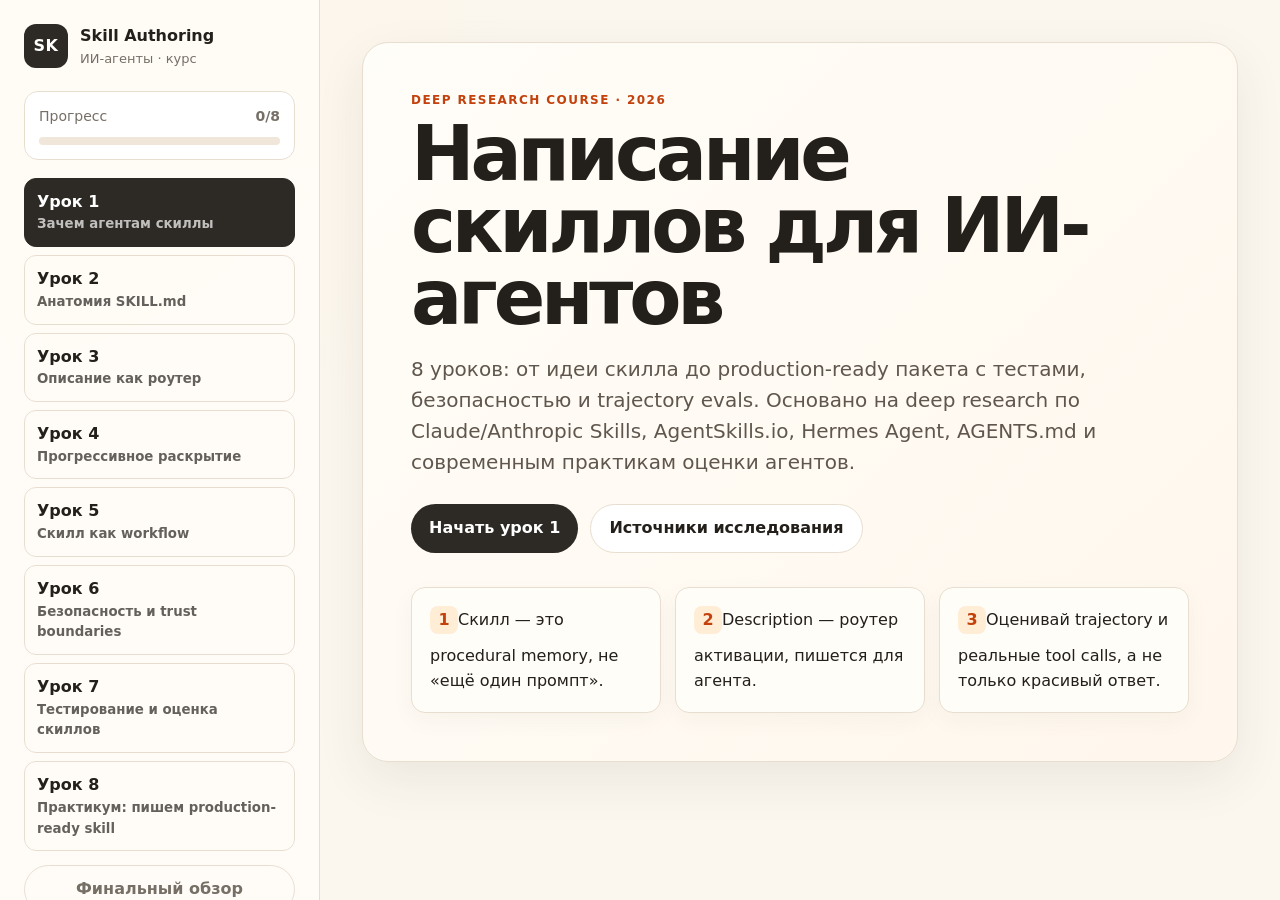
==== ai-agent-skill-writing-course/index.html @ cc8c3ab1 "добавлен курс по созданию скиллов" ====
<!doctype html>
<html lang="ru">
<head>
  <meta charset="utf-8" />
  <meta name="viewport" content="width=device-width, initial-scale=1" />
  <title>Написание скиллов для ИИ-агентов</title>
  <link rel="stylesheet" href="styles.css" />
</head>
<body>
  <div class="app">
    <aside class="sidebar">
      <div class="brand">
        <div class="mark">SK</div>
        <div><strong>Skill Authoring</strong><span>ИИ-агенты · курс</span></div>
      </div>
      <div class="progress-card">
        <div class="progress-top"><span>Прогресс</span><b id="progressText">0/8</b></div>
        <div class="bar"><i id="progressBar"></i></div>
      </div>
      <nav id="lessonNav" class="lesson-nav"></nav>
      <button id="reviewBtn" class="ghost">Финальный обзор</button>
    </aside>

    <main class="main">
      <section id="hero" class="hero">
        <p class="eyebrow">Deep research course · 2026</p>
        <h1 id="courseTitle"></h1>
        <p id="courseDescription" class="lead"></p>
        <div class="hero-actions">
          <button id="startBtn" class="primary">Начать урок 1</button>
          <button id="sourcesBtn" class="secondary">Источники исследования</button>
        </div>
        <div class="principles">
          <article><b>1</b><span>Скилл — это procedural memory, не «ещё один промпт».</span></article>
          <article><b>2</b><span>Description — роутер активации, пишется для агента.</span></article>
          <article><b>3</b><span>Оценивай trajectory и реальные tool calls, а не только красивый ответ.</span></article>
        </div>
      </section>

      <section id="lesson" class="lesson hidden">
        <div class="lesson-head">
          <p id="lessonKicker" class="eyebrow"></p>
          <h2 id="lessonTitle"></h2>
          <p id="lessonSubtitle" class="subtitle"></p>
        </div>
        <div class="grid">
          <article class="card wide">
            <h3>Цель урока</h3>
            <p id="lessonGoal"></p>
          </article>
          <article class="card">
            <h3>Результаты</h3>
            <ul id="objectives"></ul>
          </article>
        </div>
        <article class="card">
          <h3>Ключевые идеи</h3>
          <div id="concepts" class="concepts"></div>
        </article>
        <article class="card example">
          <h3>Пример</h3>
          <pre id="exampleText"></pre>
        </article>
        <div class="grid">
          <article class="card">
            <h3>Практика</h3>
            <p id="practiceText"></p>
          </article>
          <article class="card">
            <h3>Флэш-карты</h3>
            <div id="flashcards" class="flashcards"></div>
          </article>
        </div>
        <article class="card">
          <h3>Проверка понимания</h3>
          <div id="quiz"></div>
        </article>
        <article class="card">
          <h3>Источники к уроку</h3>
          <div id="lessonSources" class="sources"></div>
        </article>
        <div class="lesson-actions">
          <button id="prevBtn" class="secondary">← Назад</button>
          <button id="completeBtn" class="primary">Отметить и дальше →</button>
        </div>
      </section>

      <section id="sourcesPanel" class="panel hidden">
        <div class="panel-head"><h2>Источники исследования</h2><button class="ghost closePanel">Закрыть</button></div>
        <p class="muted">Курс собран после deep research и двух дополнительных исследований: практики SKILL.md/Agent Skills и evaluation/SkillsBench.</p>
        <div id="allSources" class="sources all"></div>
      </section>

      <section id="review" class="panel hidden">
        <div class="panel-head"><h2>Финальный чек-лист автора скиллов</h2><button class="ghost closePanel">Закрыть</button></div>
        <div class="checklist" id="checklist"></div>
        <div class="final-quiz card">
          <h3>Финальное задание</h3>
          <p>Создай один production-ready skill по реальной повторяющейся задаче. Минимальный комплект: <code>SKILL.md</code>, 10 eval queries, 1 verification checklist, 1 security note, 1 пример команды/скрипта.</p>
        </div>
      </section>
    </main>
  </div>
  <script src="script.js"></script>
</body>
</html>
---- ai-agent-skill-writing-course/styles.css ----
:root{--bg:#fbf7ef;--surface:#fffdf8;--text:#231f1a;--muted:#766f66;--border:#e8ded0;--primary:#2d2924;--accent:#c2410c;--success:#15803d;--warning:#b45309;--radius:14px;--shadow:0 18px 50px rgba(45,41,36,.08)}
*{box-sizing:border-box}body{margin:0;background:radial-gradient(circle at top left,#fff4e6,transparent 36rem),var(--bg);color:var(--text);font-family:Inter,ui-sans-serif,system-ui,-apple-system,Segoe UI,Roboto,Arial,sans-serif;line-height:1.55}.app{display:grid;grid-template-columns:320px 1fr;min-height:100vh}.sidebar{position:sticky;top:0;height:100vh;padding:24px;border-right:1px solid var(--border);background:rgba(255,253,248,.86);backdrop-filter:blur(18px);overflow:auto}.brand{display:flex;gap:12px;align-items:center;margin-bottom:22px}.brand span{display:block;color:var(--muted);font-size:13px}.mark{width:44px;height:44px;border-radius:12px;background:var(--primary);color:#fff;display:grid;place-items:center;font-weight:800;letter-spacing:.04em}.progress-card{padding:14px;border:1px solid var(--border);border-radius:var(--radius);background:#fff;margin-bottom:18px}.progress-top{display:flex;justify-content:space-between;color:var(--muted);font-size:14px}.bar{height:8px;background:#f0e6d9;border-radius:20px;overflow:hidden;margin-top:9px}.bar i{display:block;height:100%;width:0;background:linear-gradient(90deg,var(--accent),#f59e0b);transition:.25s}.lesson-nav{display:grid;gap:8px;margin-bottom:14px}.lesson-btn{border:1px solid var(--border);background:transparent;border-radius:12px;padding:11px 12px;text-align:left;cursor:pointer;color:var(--text);transition:.15s}.lesson-btn:hover,.lesson-btn.active{background:#2d2924;color:#fff;border-color:#2d2924}.lesson-btn.done::after{content:"✓";float:right;color:var(--success);font-weight:800}.lesson-btn.active.done::after{color:#fff}.lesson-btn small{display:block;opacity:.7}.main{padding:42px;max-width:1120px}.hero,.lesson,.panel{animation:fade .22s ease}.hero{padding:48px;background:linear-gradient(135deg,#fffdf8,#fff7ed);border:1px solid var(--border);border-radius:26px;box-shadow:var(--shadow)}.eyebrow{text-transform:uppercase;letter-spacing:.12em;color:var(--accent);font-size:12px;font-weight:800;margin:0 0 8px}h1{font-size:clamp(38px,6vw,76px);line-height:.95;margin:0 0 20px;letter-spacing:-.055em}h2{font-size:clamp(30px,4vw,48px);line-height:1.05;margin:0 0 8px;letter-spacing:-.035em}h3{margin:0 0 12px;font-size:18px}.lead{font-size:20px;color:#5f564d;max-width:820px}.subtitle{font-size:19px;color:var(--muted);margin-top:0}.hero-actions,.lesson-actions{display:flex;gap:12px;flex-wrap:wrap;margin-top:26px}button{font:inherit;border:0;border-radius:999px;padding:11px 18px;cursor:pointer;font-weight:750}.primary{background:var(--primary);color:#fff}.secondary{background:#fff;border:1px solid var(--border);color:var(--text)}.ghost{background:transparent;border:1px solid var(--border);color:var(--muted);width:100%}.principles{display:grid;grid-template-columns:repeat(3,1fr);gap:14px;margin-top:34px}.principles article,.card{background:var(--surface);border:1px solid var(--border);border-radius:var(--radius);padding:18px;box-shadow:0 8px 24px rgba(45,41,36,.04)}.principles b{display:inline-grid;place-items:center;width:28px;height:28px;background:#ffedd5;color:var(--accent);border-radius:8px;margin-bottom:10px}.lesson-head{margin-bottom:22px}.grid{display:grid;grid-template-columns:1.15fr .85fr;gap:16px;margin-bottom:16px}.card{margin-bottom:16px}.wide{min-height:100%}ul{padding-left:20px;margin:0}.concepts{display:grid;gap:10px}.concepts p{margin:0;padding-left:16px;border-left:3px solid #fed7aa}.example pre{white-space:pre-wrap;margin:0;font-family:ui-monospace,SFMono-Regular,Menlo,Consolas,monospace;font-size:14px;background:#2d2924;color:#fff7ed;padding:16px;border-radius:12px;overflow:auto}.flashcards{display:grid;gap:10px}.flashcard{border:1px solid var(--border);border-radius:12px;padding:13px;background:#fff;cursor:pointer}.flashcard .back{display:none;color:var(--accent);font-weight:700}.flashcard.flipped .front{display:none}.flashcard.flipped .back{display:block}.quiz-q{font-weight:800;margin-bottom:10px}.option{display:block;width:100%;text-align:left;border:1px solid var(--border);background:#fff;border-radius:12px;margin:8px 0;padding:12px}.option.correct{border-color:var(--success);background:#ecfdf5}.option.wrong{border-color:#dc2626;background:#fef2f2}.feedback{margin-top:10px;color:var(--muted)}.sources{display:grid;gap:10px}.source{display:block;text-decoration:none;color:var(--text);border:1px solid var(--border);border-radius:12px;padding:13px;background:#fff}.source b{display:block}.source span{display:block;color:var(--muted);font-size:13px;margin-top:4px}.all{grid-template-columns:repeat(2,1fr)}.panel{background:var(--surface);border:1px solid var(--border);border-radius:24px;padding:28px;box-shadow:var(--shadow)}.panel-head{display:flex;align-items:center;justify-content:space-between;gap:16px;margin-bottom:18px}.panel-head .ghost{width:auto}.muted{color:var(--muted)}.checklist{display:grid;grid-template-columns:repeat(2,1fr);gap:12px}.check{padding:14px;border:1px solid var(--border);border-radius:12px;background:#fff}.check input{margin-right:10px}.hidden{display:none!important}@keyframes fade{from{opacity:0;transform:translateY(6px)}to{opacity:1;transform:none}}@media(max-width:900px){.app{grid-template-columns:1fr}.sidebar{position:relative;height:auto}.main{padding:20px}.principles,.grid,.all,.checklist{grid-template-columns:1fr}}
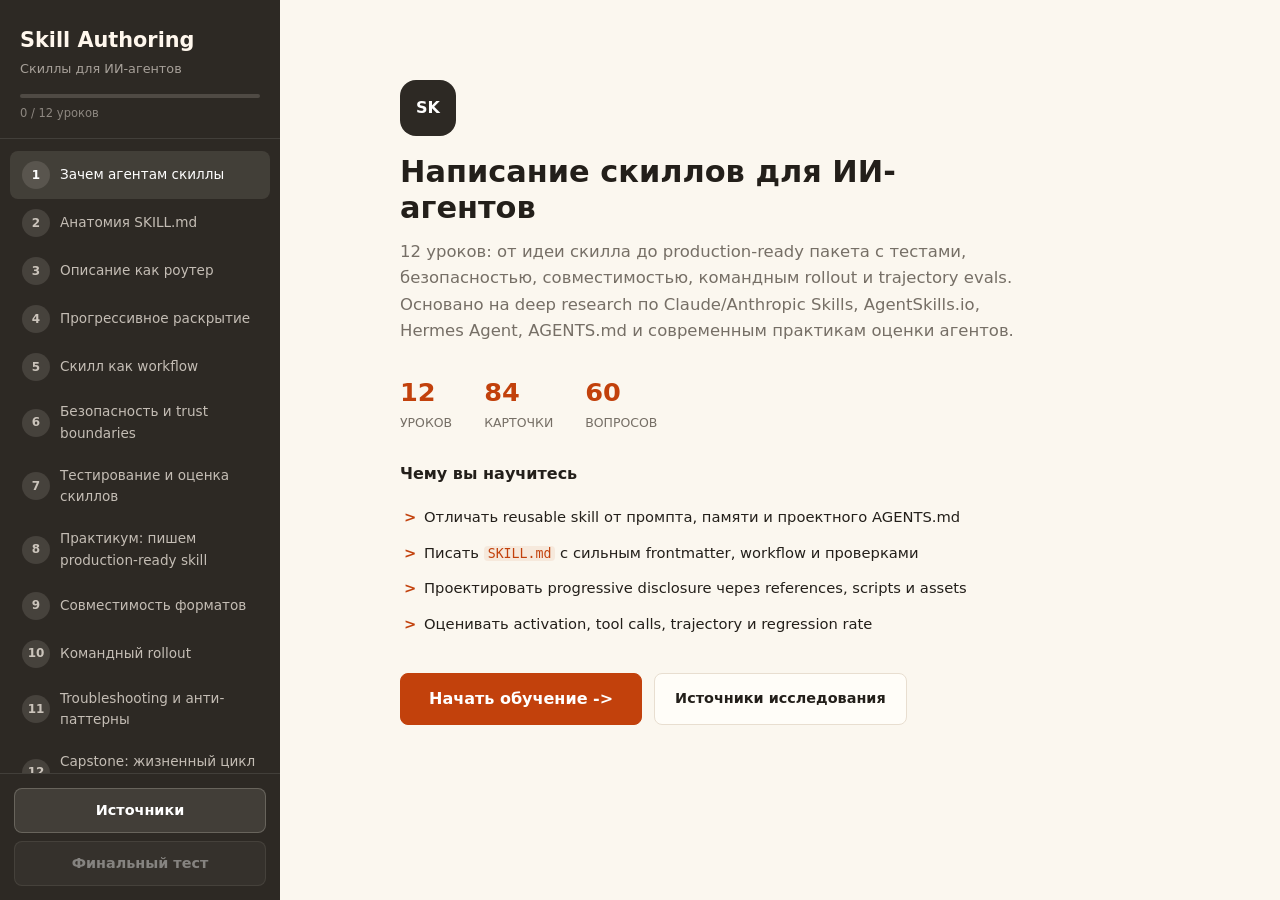
==== commit c02b33b2: "Обновлен README и переработан UI курса написания скиллов Добавлен девятый интерактивный мини‑курс в " ====
--- a/ai-agent-skill-writing-course/index.html
+++ b/ai-agent-skill-writing-course/index.html
@@ -1,106 +1,138 @@
-<!doctype html>
+<!DOCTYPE html>
 <html lang="ru">
 <head>
-  <meta charset="utf-8" />
-  <meta name="viewport" content="width=device-width, initial-scale=1" />
+  <meta charset="UTF-8">
+  <meta name="viewport" content="width=device-width, initial-scale=1.0">
   <title>Написание скиллов для ИИ-агентов</title>
-  <link rel="stylesheet" href="styles.css" />
+  <link rel="stylesheet" href="styles.css">
 </head>
 <body>
   <div class="app">
-    <aside class="sidebar">
-      <div class="brand">
-        <div class="mark">SK</div>
-        <div><strong>Skill Authoring</strong><span>ИИ-агенты · курс</span></div>
+    <aside class="sidebar" id="sidebar">
+      <div class="sidebar-header">
+        <h1 class="course-title">Skill Authoring</h1>
+        <p class="course-subtitle">Скиллы для ИИ-агентов</p>
+        <div class="progress-bar">
+          <div class="progress-fill" id="progress-fill"></div>
+        </div>
+        <span class="progress-text" id="progress-text">0 / 12 уроков</span>
       </div>
-      <div class="progress-card">
-        <div class="progress-top"><span>Прогресс</span><b id="progressText">0/8</b></div>
-        <div class="bar"><i id="progressBar"></i></div>
+      <nav class="lesson-nav" id="lesson-nav"></nav>
+      <div class="sidebar-footer">
+        <button class="btn btn-review" id="btn-sources">Источники</button>
+        <button class="btn btn-review" id="btn-review" disabled>Финальный тест</button>
       </div>
-      <nav id="lessonNav" class="lesson-nav"></nav>
-      <button id="reviewBtn" class="ghost">Финальный обзор</button>
     </aside>
 
-    <main class="main">
-      <section id="hero" class="hero">
-        <p class="eyebrow">Deep research course · 2026</p>
-        <h1 id="courseTitle"></h1>
-        <p id="courseDescription" class="lead"></p>
-        <div class="hero-actions">
-          <button id="startBtn" class="primary">Начать урок 1</button>
-          <button id="sourcesBtn" class="secondary">Источники исследования</button>
+    <main class="main" id="main">
+      <div class="welcome" id="welcome">
+        <div class="welcome-inner">
+          <span class="welcome-icon">SK</span>
+          <h2 id="course-title"></h2>
+          <p class="welcome-desc" id="course-description"></p>
+          <div class="welcome-stats">
+            <div class="stat"><span class="stat-num">12</span><span class="stat-label">уроков</span></div>
+            <div class="stat"><span class="stat-num">84</span><span class="stat-label">карточки</span></div>
+            <div class="stat"><span class="stat-num">60</span><span class="stat-label">вопросов</span></div>
+          </div>
+          <h3>Чему вы научитесь</h3>
+          <ul class="welcome-objectives">
+            <li>Отличать reusable skill от промпта, памяти и проектного AGENTS.md</li>
+            <li>Писать <code>SKILL.md</code> с сильным frontmatter, workflow и проверками</li>
+            <li>Проектировать progressive disclosure через references, scripts и assets</li>
+            <li>Оценивать activation, tool calls, trajectory и regression rate</li>
+          </ul>
+          <div class="welcome-actions">
+            <button class="btn btn-start" id="btn-start">Начать обучение -></button>
+            <button class="btn" id="btn-welcome-sources">Источники исследования</button>
+          </div>
         </div>
-        <div class="principles">
-          <article><b>1</b><span>Скилл — это procedural memory, не «ещё один промпт».</span></article>
-          <article><b>2</b><span>Description — роутер активации, пишется для агента.</span></article>
-          <article><b>3</b><span>Оценивай trajectory и реальные tool calls, а не только красивый ответ.</span></article>
+      </div>
+
+      <div class="lesson-view hidden" id="lesson-view">
+        <header class="lesson-header">
+          <span class="lesson-badge" id="lesson-badge">Урок 1</span>
+          <h2 class="lesson-title" id="lesson-title"></h2>
+          <p class="lesson-subtitle" id="lesson-subtitle"></p>
+        </header>
+
+        <section class="section objectives-section">
+          <h3>Цель урока</h3>
+          <p id="lesson-goal"></p>
+          <ul class="objectives-list" id="objectives-list"></ul>
+        </section>
+
+        <section class="section content-section">
+          <h3>Ключевые идеи</h3>
+          <div id="concepts"></div>
+        </section>
+
+        <section class="section content-section">
+          <h3>Пример</h3>
+          <pre id="example-text"></pre>
+        </section>
+
+        <section class="section content-section">
+          <h3>Практика</h3>
+          <p id="practice-text"></p>
+        </section>
+
+        <section class="section flashcards-section">
+          <h3>Флэш-карточки</h3>
+          <div class="flashcards" id="flashcards"></div>
+        </section>
+
+        <section class="section quiz-section">
+          <h3>Проверка знаний</h3>
+          <div class="quiz" id="quiz"></div>
+        </section>
+
+        <section class="section sources-section">
+          <h3>Источники к уроку</h3>
+          <div class="sources" id="lesson-sources"></div>
+        </section>
+
+        <div class="lesson-nav-buttons">
+          <button class="btn btn-prev" id="btn-prev"><- Назад</button>
+          <button class="btn btn-next" id="btn-next">Далее -></button>
         </div>
-      </section>
+      </div>
 
-      <section id="lesson" class="lesson hidden">
-        <div class="lesson-head">
-          <p id="lessonKicker" class="eyebrow"></p>
-          <h2 id="lessonTitle"></h2>
-          <p id="lessonSubtitle" class="subtitle"></p>
+      <div class="sources-view hidden" id="sources-view">
+        <header class="lesson-header">
+          <span class="lesson-badge">Исследование</span>
+          <h2 class="lesson-title">Источники курса</h2>
+        </header>
+        <p class="review-desc">Курс собран на основе deep research по Agent Skills, SKILL.md, Hermes Agent, AGENTS.md и evaluation агентных траекторий.</p>
+        <div class="sources all-sources" id="all-sources"></div>
+      </div>
+
+      <div class="review-view hidden" id="review-view">
+        <header class="lesson-header">
+          <span class="lesson-badge">Финал</span>
+          <h2 class="lesson-title">Итоговый тест</h2>
+        </header>
+        <p class="review-desc">Проверьте знания по всему курсу. 12 вопросов: по одному на каждый урок.</p>
+        <div class="quiz" id="final-quiz"></div>
+        <div class="review-result hidden" id="review-result">
+          <h3 id="review-score"></h3>
+          <p id="review-message"></p>
         </div>
-        <div class="grid">
-          <article class="card wide">
-            <h3>Цель урока</h3>
-            <p id="lessonGoal"></p>
-          </article>
-          <article class="card">
-            <h3>Результаты</h3>
-            <ul id="objectives"></ul>
-          </article>
-        </div>
-        <article class="card">
-          <h3>Ключевые идеи</h3>
-          <div id="concepts" class="concepts"></div>
-        </article>
-        <article class="card example">
-          <h3>Пример</h3>
-          <pre id="exampleText"></pre>
-        </article>
-        <div class="grid">
-          <article class="card">
-            <h3>Практика</h3>
-            <p id="practiceText"></p>
-          </article>
-          <article class="card">
-            <h3>Флэш-карты</h3>
-            <div id="flashcards" class="flashcards"></div>
-          </article>
-        </div>
-        <article class="card">
-          <h3>Проверка понимания</h3>
-          <div id="quiz"></div>
-        </article>
-        <article class="card">
-          <h3>Источники к уроку</h3>
-          <div id="lessonSources" class="sources"></div>
-        </article>
-        <div class="lesson-actions">
-          <button id="prevBtn" class="secondary">← Назад</button>
-          <button id="completeBtn" class="primary">Отметить и дальше →</button>
-        </div>
-      </section>
-
-      <section id="sourcesPanel" class="panel hidden">
-        <div class="panel-head"><h2>Источники исследования</h2><button class="ghost closePanel">Закрыть</button></div>
-        <p class="muted">Курс собран после deep research и двух дополнительных исследований: практики SKILL.md/Agent Skills и evaluation/SkillsBench.</p>
-        <div id="allSources" class="sources all"></div>
-      </section>
-
-      <section id="review" class="panel hidden">
-        <div class="panel-head"><h2>Финальный чек-лист автора скиллов</h2><button class="ghost closePanel">Закрыть</button></div>
+        <section class="section final-task">
+          <h3>Практический зачёт</h3>
+          <p>После теста проверьте свой skill как рабочий пакет, который можно передать другому агенту или команде.</p>
+        </section>
         <div class="checklist" id="checklist"></div>
-        <div class="final-quiz card">
+        <section class="section final-task">
           <h3>Финальное задание</h3>
-          <p>Создай один production-ready skill по реальной повторяющейся задаче. Минимальный комплект: <code>SKILL.md</code>, 10 eval queries, 1 verification checklist, 1 security note, 1 пример команды/скрипта.</p>
-        </div>
-      </section>
+          <p>Создайте один production-ready skill по реальной повторяющейся задаче. Минимальный комплект: <code>SKILL.md</code>, 10 eval queries, 1 verification checklist, 1 security note, 1 пример команды или скрипта.</p>
+        </section>
+      </div>
     </main>
   </div>
+
+  <button class="sidebar-toggle" id="sidebar-toggle">☰</button>
+
   <script src="script.js"></script>
 </body>
 </html>
--- a/ai-agent-skill-writing-course/styles.css
+++ b/ai-agent-skill-writing-course/styles.css
@@ -1,3 +1,666 @@
-
-:root{--bg:#fbf7ef;--surface:#fffdf8;--text:#231f1a;--muted:#766f66;--border:#e8ded0;--primary:#2d2924;--accent:#c2410c;--success:#15803d;--warning:#b45309;--radius:14px;--shadow:0 18px 50px rgba(45,41,36,.08)}
-*{box-sizing:border-box}body{margin:0;background:radial-gradient(circle at top left,#fff4e6,transparent 36rem),var(--bg);color:var(--text);font-family:Inter,ui-sans-serif,system-ui,-apple-system,Segoe UI,Roboto,Arial,sans-serif;line-height:1.55}.app{display:grid;grid-template-columns:320px 1fr;min-height:100vh}.sidebar{position:sticky;top:0;height:100vh;padding:24px;border-right:1px solid var(--border);background:rgba(255,253,248,.86);backdrop-filter:blur(18px);overflow:auto}.brand{display:flex;gap:12px;align-items:center;margin-bottom:22px}.brand span{display:block;color:var(--muted);font-size:13px}.mark{width:44px;height:44px;border-radius:12px;background:var(--primary);color:#fff;display:grid;place-items:center;font-weight:800;letter-spacing:.04em}.progress-card{padding:14px;border:1px solid var(--border);border-radius:var(--radius);background:#fff;margin-bottom:18px}.progress-top{display:flex;justify-content:space-between;color:var(--muted);font-size:14px}.bar{height:8px;background:#f0e6d9;border-radius:20px;overflow:hidden;margin-top:9px}.bar i{display:block;height:100%;width:0;background:linear-gradient(90deg,var(--accent),#f59e0b);transition:.25s}.lesson-nav{display:grid;gap:8px;margin-bottom:14px}.lesson-btn{border:1px solid var(--border);background:transparent;border-radius:12px;padding:11px 12px;text-align:left;cursor:pointer;color:var(--text);transition:.15s}.lesson-btn:hover,.lesson-btn.active{background:#2d2924;color:#fff;border-color:#2d2924}.lesson-btn.done::after{content:"✓";float:right;color:var(--success);font-weight:800}.lesson-btn.active.done::after{color:#fff}.lesson-btn small{display:block;opacity:.7}.main{padding:42px;max-width:1120px}.hero,.lesson,.panel{animation:fade .22s ease}.hero{padding:48px;background:linear-gradient(135deg,#fffdf8,#fff7ed);border:1px solid var(--border);border-radius:26px;box-shadow:var(--shadow)}.eyebrow{text-transform:uppercase;letter-spacing:.12em;color:var(--accent);font-size:12px;font-weight:800;margin:0 0 8px}h1{font-size:clamp(38px,6vw,76px);line-height:.95;margin:0 0 20px;letter-spacing:-.055em}h2{font-size:clamp(30px,4vw,48px);line-height:1.05;margin:0 0 8px;letter-spacing:-.035em}h3{margin:0 0 12px;font-size:18px}.lead{font-size:20px;color:#5f564d;max-width:820px}.subtitle{font-size:19px;color:var(--muted);margin-top:0}.hero-actions,.lesson-actions{display:flex;gap:12px;flex-wrap:wrap;margin-top:26px}button{font:inherit;border:0;border-radius:999px;padding:11px 18px;cursor:pointer;font-weight:750}.primary{background:var(--primary);color:#fff}.secondary{background:#fff;border:1px solid var(--border);color:var(--text)}.ghost{background:transparent;border:1px solid var(--border);color:var(--muted);width:100%}.principles{display:grid;grid-template-columns:repeat(3,1fr);gap:14px;margin-top:34px}.principles article,.card{background:var(--surface);border:1px solid var(--border);border-radius:var(--radius);padding:18px;box-shadow:0 8px 24px rgba(45,41,36,.04)}.principles b{display:inline-grid;place-items:center;width:28px;height:28px;background:#ffedd5;color:var(--accent);border-radius:8px;margin-bottom:10px}.lesson-head{margin-bottom:22px}.grid{display:grid;grid-template-columns:1.15fr .85fr;gap:16px;margin-bottom:16px}.card{margin-bottom:16px}.wide{min-height:100%}ul{padding-left:20px;margin:0}.concepts{display:grid;gap:10px}.concepts p{margin:0;padding-left:16px;border-left:3px solid #fed7aa}.example pre{white-space:pre-wrap;margin:0;font-family:ui-monospace,SFMono-Regular,Menlo,Consolas,monospace;font-size:14px;background:#2d2924;color:#fff7ed;padding:16px;border-radius:12px;overflow:auto}.flashcards{display:grid;gap:10px}.flashcard{border:1px solid var(--border);border-radius:12px;padding:13px;background:#fff;cursor:pointer}.flashcard .back{display:none;color:var(--accent);font-weight:700}.flashcard.flipped .front{display:none}.flashcard.flipped .back{display:block}.quiz-q{font-weight:800;margin-bottom:10px}.option{display:block;width:100%;text-align:left;border:1px solid var(--border);background:#fff;border-radius:12px;margin:8px 0;padding:12px}.option.correct{border-color:var(--success);background:#ecfdf5}.option.wrong{border-color:#dc2626;background:#fef2f2}.feedback{margin-top:10px;color:var(--muted)}.sources{display:grid;gap:10px}.source{display:block;text-decoration:none;color:var(--text);border:1px solid var(--border);border-radius:12px;padding:13px;background:#fff}.source b{display:block}.source span{display:block;color:var(--muted);font-size:13px;margin-top:4px}.all{grid-template-columns:repeat(2,1fr)}.panel{background:var(--surface);border:1px solid var(--border);border-radius:24px;padding:28px;box-shadow:var(--shadow)}.panel-head{display:flex;align-items:center;justify-content:space-between;gap:16px;margin-bottom:18px}.panel-head .ghost{width:auto}.muted{color:var(--muted)}.checklist{display:grid;grid-template-columns:repeat(2,1fr);gap:12px}.check{padding:14px;border:1px solid var(--border);border-radius:12px;background:#fff}.check input{margin-right:10px}.hidden{display:none!important}@keyframes fade{from{opacity:0;transform:translateY(6px)}to{opacity:1;transform:none}}@media(max-width:900px){.app{grid-template-columns:1fr}.sidebar{position:relative;height:auto}.main{padding:20px}.principles,.grid,.all,.checklist{grid-template-columns:1fr}}
+:root {
+  --bg: #fbf7ef;
+  --surface: #fffdf8;
+  --text: #231f1a;
+  --muted: #766f66;
+  --border: #e8ded0;
+  --primary: #2d2924;
+  --accent: #c2410c;
+  --success: #15803d;
+  --warning: #b45309;
+  --danger: #dc2626;
+  --code-text: #fff7ed;
+  --radius: 8px;
+  --sidebar-w: 280px;
+}
+
+* {
+  box-sizing: border-box;
+  margin: 0;
+  padding: 0;
+}
+
+body {
+  min-height: 100vh;
+  background: var(--bg);
+  color: var(--text);
+  font-family: "Segoe UI", system-ui, -apple-system, sans-serif;
+  line-height: 1.6;
+  overflow-x: hidden;
+}
+
+.app {
+  display: flex;
+  min-height: 100vh;
+}
+
+.sidebar {
+  position: fixed;
+  inset: 0 auto 0 0;
+  z-index: 100;
+  display: flex;
+  width: var(--sidebar-w);
+  flex-direction: column;
+  background: var(--primary);
+  color: var(--code-text);
+  transition: transform 0.3s ease;
+}
+
+.sidebar-header {
+  padding: 24px 20px 16px;
+  border-bottom: 1px solid rgba(255, 255, 255, 0.1);
+}
+
+.course-title {
+  font-size: 1.3rem;
+  font-weight: 700;
+  letter-spacing: 0;
+}
+
+.course-subtitle {
+  margin-top: 2px;
+  color: rgba(255, 247, 237, 0.58);
+  font-size: 0.8rem;
+}
+
+.progress-bar {
+  height: 4px;
+  margin-top: 14px;
+  overflow: hidden;
+  border-radius: 2px;
+  background: rgba(255, 247, 237, 0.16);
+}
+
+.progress-fill {
+  width: 0%;
+  height: 100%;
+  border-radius: 2px;
+  background: var(--accent);
+  transition: width 0.4s ease;
+}
+
+.progress-text {
+  display: block;
+  margin-top: 6px;
+  color: rgba(255, 247, 237, 0.46);
+  font-size: 0.72rem;
+}
+
+.lesson-nav {
+  flex: 1;
+  overflow-y: auto;
+  padding: 12px 10px;
+}
+
+.lesson-nav-item {
+  display: flex;
+  width: 100%;
+  align-items: center;
+  gap: 10px;
+  border: 0;
+  border-radius: var(--radius);
+  background: transparent;
+  color: rgba(255, 247, 237, 0.72);
+  cursor: pointer;
+  font: inherit;
+  font-size: 0.85rem;
+  padding: 10px 12px;
+  text-align: left;
+  transition: background 0.15s, color 0.15s;
+}
+
+.lesson-nav-item:hover,
+.lesson-nav-item.active {
+  background: rgba(255, 247, 237, 0.1);
+  color: #fff;
+}
+
+.lesson-nav-item.completed .nav-icon {
+  background: var(--success);
+  color: #fff;
+}
+
+.nav-icon {
+  display: flex;
+  width: 28px;
+  height: 28px;
+  flex-shrink: 0;
+  align-items: center;
+  justify-content: center;
+  border-radius: 50%;
+  background: rgba(255, 247, 237, 0.12);
+  font-size: 0.75rem;
+  font-weight: 700;
+}
+
+.sidebar-footer {
+  display: grid;
+  gap: 8px;
+  padding: 14px;
+  border-top: 1px solid rgba(255, 255, 255, 0.1);
+}
+
+.btn {
+  display: inline-flex;
+  align-items: center;
+  justify-content: center;
+  min-height: 42px;
+  border: 1px solid var(--border);
+  border-radius: var(--radius);
+  background: var(--surface);
+  color: var(--text);
+  cursor: pointer;
+  font: inherit;
+  font-size: 0.9rem;
+  font-weight: 600;
+  padding: 10px 20px;
+  text-decoration: none;
+  transition: border-color 0.15s, background 0.15s, color 0.15s;
+}
+
+.btn:hover {
+  border-color: var(--muted);
+}
+
+.btn:disabled {
+  cursor: not-allowed;
+  opacity: 0.42;
+}
+
+.btn-start,
+.btn-next {
+  border-color: var(--accent);
+  background: var(--accent);
+  color: #fff;
+}
+
+.btn-start {
+  min-height: 48px;
+  padding: 12px 28px;
+  font-size: 1rem;
+}
+
+.btn-review {
+  width: 100%;
+  border-color: rgba(255, 247, 237, 0.2);
+  background: rgba(255, 247, 237, 0.1);
+  color: #fff;
+}
+
+.btn-review:hover:not(:disabled) {
+  background: rgba(255, 247, 237, 0.16);
+}
+
+.btn-prev {
+  background: var(--surface);
+}
+
+.main {
+  flex: 1;
+  min-width: 0;
+  max-width: 860px;
+  margin-left: var(--sidebar-w);
+  padding: 40px;
+}
+
+.welcome {
+  display: flex;
+  align-items: flex-start;
+  justify-content: center;
+  padding-top: 40px;
+}
+
+.welcome-inner {
+  width: 100%;
+  min-width: 0;
+  max-width: 620px;
+}
+
+.welcome-icon {
+  display: grid;
+  width: 56px;
+  height: 56px;
+  place-items: center;
+  margin-bottom: 18px;
+  border-radius: 16px;
+  background: var(--primary);
+  color: #fff;
+  font-weight: 800;
+}
+
+.welcome h2 {
+  margin-bottom: 12px;
+  font-size: 1.9rem;
+  font-weight: 700;
+  letter-spacing: 0;
+  line-height: 1.2;
+  overflow-wrap: anywhere;
+}
+
+.welcome-desc,
+.lesson-subtitle,
+.review-desc {
+  color: var(--muted);
+  font-size: 1.03rem;
+  overflow-wrap: anywhere;
+}
+
+.welcome-desc {
+  margin-bottom: 28px;
+}
+
+.welcome-stats {
+  display: flex;
+  gap: 32px;
+  margin-bottom: 28px;
+}
+
+.stat {
+  display: flex;
+  flex-direction: column;
+}
+
+.stat-num {
+  color: var(--accent);
+  font-size: 1.6rem;
+  font-weight: 700;
+}
+
+.stat-label {
+  color: var(--muted);
+  font-size: 0.78rem;
+  letter-spacing: 0;
+  text-transform: uppercase;
+}
+
+.welcome h3 {
+  margin-bottom: 12px;
+  font-size: 1rem;
+}
+
+.welcome-objectives {
+  margin-bottom: 32px;
+  list-style: none;
+}
+
+.welcome-objectives li {
+  position: relative;
+  padding: 6px 0 6px 24px;
+  color: var(--text);
+  font-size: 0.92rem;
+  overflow-wrap: anywhere;
+}
+
+.welcome-objectives li::before {
+  position: absolute;
+  left: 4px;
+  color: var(--accent);
+  content: ">";
+  font-weight: 700;
+}
+
+.welcome-actions {
+  display: flex;
+  flex-wrap: wrap;
+  gap: 12px;
+}
+
+.lesson-header {
+  margin-bottom: 32px;
+}
+
+.lesson-badge {
+  display: inline-block;
+  margin-bottom: 10px;
+  color: var(--accent);
+  font-size: 0.78rem;
+  font-weight: 700;
+  letter-spacing: 0;
+  text-transform: uppercase;
+}
+
+.lesson-title {
+  margin-bottom: 8px;
+  font-size: 1.8rem;
+  line-height: 1.2;
+  letter-spacing: 0;
+  overflow-wrap: anywhere;
+}
+
+.section {
+  margin-bottom: 24px;
+  padding-bottom: 24px;
+  border-bottom: 1px solid var(--border);
+}
+
+.section h3 {
+  margin-bottom: 14px;
+  padding-bottom: 8px;
+  border-bottom: 1px solid var(--border);
+  font-size: 1rem;
+  font-weight: 700;
+}
+
+.objectives-list {
+  margin-top: 14px;
+  list-style: none;
+}
+
+.objectives-list li {
+  position: relative;
+  padding: 6px 0 6px 24px;
+  color: var(--text);
+  font-size: 0.92rem;
+}
+
+.objectives-list li::before {
+  position: absolute;
+  left: 4px;
+  color: var(--accent);
+  content: ">";
+  font-weight: 700;
+}
+
+.content-section p,
+.objectives-section p,
+.final-task p {
+  color: var(--text);
+  font-size: 0.95rem;
+  overflow-wrap: anywhere;
+}
+
+.concept-card {
+  margin-bottom: 10px;
+  padding: 10px 14px;
+  border-left: 3px solid var(--accent);
+  border-radius: 0 var(--radius) var(--radius) 0;
+  background: var(--surface);
+  color: var(--text);
+  font-size: 0.92rem;
+}
+
+pre {
+  overflow-x: auto;
+  white-space: pre-wrap;
+  border-radius: var(--radius);
+  background: var(--primary);
+  color: var(--code-text);
+  font-family: ui-monospace, SFMono-Regular, Menlo, Consolas, monospace;
+  font-size: 0.85rem;
+  line-height: 1.55;
+  padding: 16px;
+}
+
+code {
+  border-radius: 4px;
+  background: rgba(194, 65, 12, 0.08);
+  color: var(--accent);
+  font-family: ui-monospace, SFMono-Regular, Menlo, Consolas, monospace;
+  font-size: 0.9em;
+  padding: 0 4px;
+}
+
+.flashcards {
+  display: grid;
+  grid-template-columns: repeat(auto-fit, minmax(210px, 1fr));
+  gap: 12px;
+}
+
+.flashcard {
+  position: relative;
+  min-height: 116px;
+  border: 1px solid var(--border);
+  border-radius: var(--radius);
+  background: var(--surface);
+  cursor: pointer;
+  perspective: 1000px;
+}
+
+.flashcard-inner {
+  position: relative;
+  width: 100%;
+  min-height: 116px;
+  transform-style: preserve-3d;
+  transition: transform 0.35s ease;
+}
+
+.flashcard.flipped .flashcard-inner {
+  transform: rotateY(180deg);
+}
+
+.flashcard-front,
+.flashcard-back {
+  position: absolute;
+  inset: 0;
+  display: flex;
+  align-items: center;
+  justify-content: center;
+  backface-visibility: hidden;
+  border-radius: var(--radius);
+  padding: 18px;
+  text-align: center;
+}
+
+.flashcard-front {
+  color: var(--primary);
+  font-weight: 700;
+}
+
+.flashcard-back {
+  background: var(--primary);
+  color: var(--code-text);
+  font-size: 0.9rem;
+  transform: rotateY(180deg);
+}
+
+.quiz-question {
+  margin-bottom: 10px;
+  font-weight: 700;
+}
+
+.quiz-item {
+  margin-bottom: 18px;
+}
+
+.quiz-option {
+  display: block;
+  width: 100%;
+  margin-bottom: 8px;
+  border: 1px solid var(--border);
+  border-radius: var(--radius);
+  background: var(--surface);
+  color: var(--text);
+  cursor: pointer;
+  font: inherit;
+  padding: 12px 14px;
+  text-align: left;
+  transition: border-color 0.15s, background 0.15s;
+}
+
+.quiz-option:hover:not(:disabled) {
+  border-color: var(--accent);
+  background: rgba(194, 65, 12, 0.04);
+}
+
+.quiz-option.correct {
+  border-color: var(--success);
+  background: rgba(21, 128, 61, 0.08);
+  color: var(--success);
+  font-weight: 700;
+}
+
+.quiz-option.wrong {
+  border-color: var(--danger);
+  background: rgba(220, 38, 38, 0.06);
+  color: var(--danger);
+  font-weight: 700;
+}
+
+.quiz-feedback {
+  display: none;
+  margin-top: 10px;
+  border-radius: var(--radius);
+  background: var(--surface);
+  color: var(--muted);
+  font-size: 0.9rem;
+  padding: 10px 14px;
+}
+
+.quiz-feedback.visible {
+  display: block;
+}
+
+.review-result {
+  margin: 24px 0;
+  border: 1px solid var(--border);
+  border-radius: var(--radius);
+  background: var(--surface);
+  padding: 24px;
+  text-align: center;
+}
+
+.review-result h3 {
+  margin-bottom: 8px;
+  color: var(--accent);
+  font-size: 1.35rem;
+}
+
+.review-result p {
+  color: var(--muted);
+}
+
+.sources {
+  display: grid;
+  gap: 10px;
+}
+
+.all-sources {
+  grid-template-columns: repeat(2, minmax(0, 1fr));
+}
+
+.source-card {
+  display: block;
+  border: 1px solid var(--border);
+  border-radius: var(--radius);
+  background: var(--surface);
+  color: var(--text);
+  padding: 12px 16px;
+  text-decoration: none;
+  transition: border-color 0.15s;
+}
+
+.source-card:hover {
+  border-color: var(--accent);
+}
+
+.source-title {
+  font-size: 0.92rem;
+  font-weight: 700;
+  overflow-wrap: anywhere;
+}
+
+.source-note {
+  margin-top: 4px;
+  color: var(--muted);
+  font-size: 0.8rem;
+  overflow-wrap: anywhere;
+}
+
+.lesson-nav-buttons {
+  display: flex;
+  justify-content: space-between;
+  gap: 12px;
+  margin-top: 40px;
+  padding-top: 24px;
+  border-top: 1px solid var(--border);
+}
+
+.checklist {
+  display: grid;
+  grid-template-columns: repeat(2, minmax(0, 1fr));
+  gap: 12px;
+  margin-bottom: 24px;
+}
+
+.check {
+  display: flex;
+  gap: 10px;
+  align-items: flex-start;
+  border: 1px solid var(--border);
+  border-radius: var(--radius);
+  background: var(--surface);
+  color: var(--text);
+  font-size: 0.9rem;
+  padding: 12px 14px;
+}
+
+.check input {
+  margin-top: 4px;
+}
+
+.hidden {
+  display: none !important;
+}
+
+.sidebar-toggle {
+  display: none;
+  position: fixed;
+  right: 16px;
+  bottom: 16px;
+  z-index: 200;
+  width: 48px;
+  height: 48px;
+  border: 0;
+  border-radius: 50%;
+  background: var(--accent);
+  color: #fff;
+  cursor: pointer;
+  font-size: 1.2rem;
+  box-shadow: 0 8px 24px rgba(45, 41, 36, 0.18);
+}
+
+@media (max-width: 900px) {
+  .app {
+    display: block;
+  }
+
+  .sidebar {
+    transform: translateX(-100%);
+  }
+
+  .sidebar.open {
+    transform: translateX(0);
+  }
+
+  .main {
+    width: 100%;
+    max-width: none;
+    margin-left: 0;
+    padding: 24px;
+  }
+
+  .welcome {
+    padding-top: 20px;
+  }
+
+  .welcome h2,
+  .lesson-title {
+    font-size: 1.45rem;
+  }
+
+  .welcome-stats,
+  .lesson-nav-buttons,
+  .welcome-actions {
+    align-items: stretch;
+    flex-direction: column;
+  }
+
+  .all-sources,
+  .checklist {
+    grid-template-columns: 1fr;
+  }
+
+  .sidebar-toggle {
+    display: block;
+  }
+}
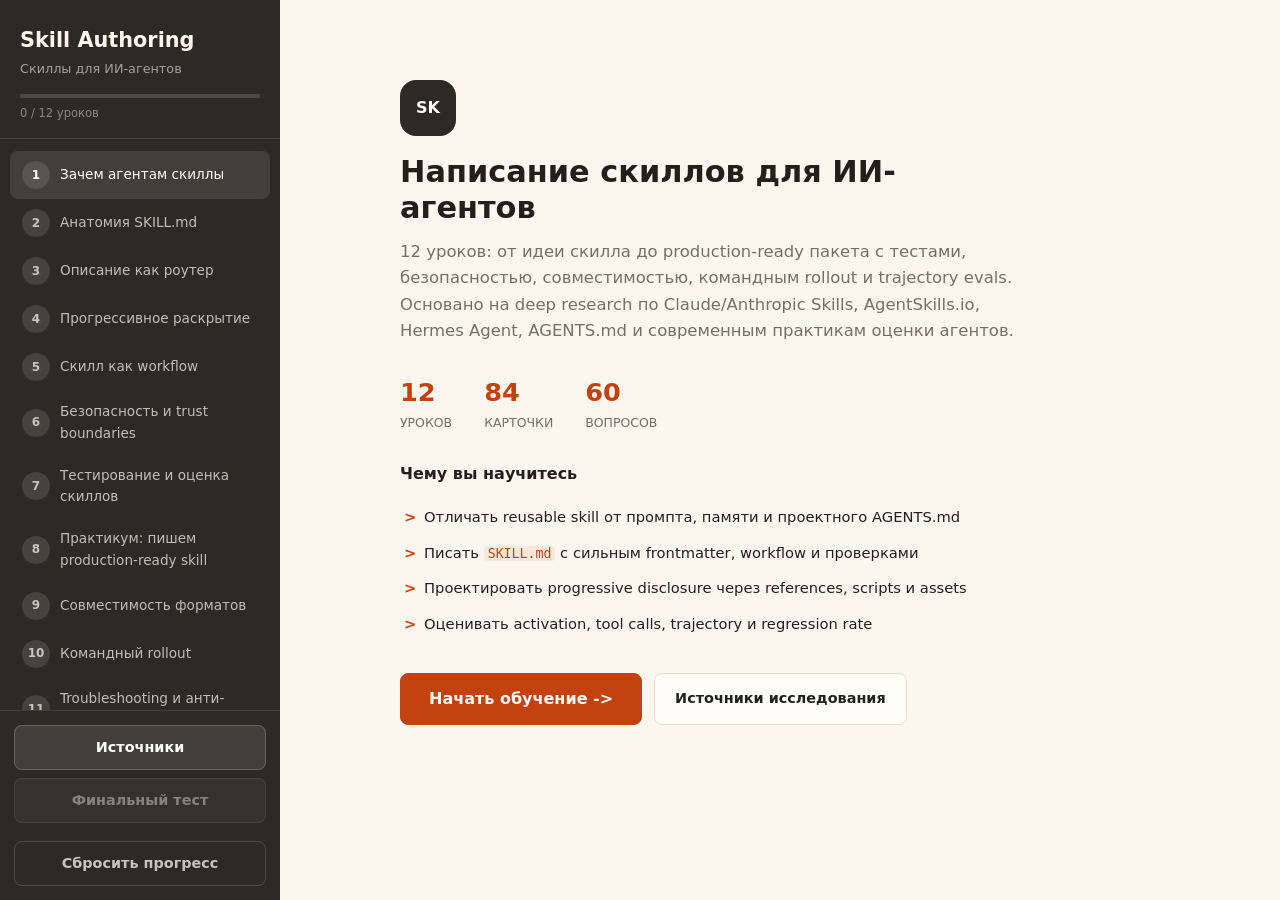
==== commit f1533842: "Добавлена функция сброса прогресса для всех курсов Добавлена кнопка 'Сбросить прогресс' в боковую па" ====
--- a/ai-agent-skill-writing-course/index.html
+++ b/ai-agent-skill-writing-course/index.html
@@ -21,6 +21,7 @@
       <div class="sidebar-footer">
         <button class="btn btn-review" id="btn-sources">Источники</button>
         <button class="btn btn-review" id="btn-review" disabled>Финальный тест</button>
+        <button class="btn btn-reset" id="btn-reset">Сбросить прогресс</button>
       </div>
     </aside>
 
@@ -60,6 +61,11 @@
           <h3>Цель урока</h3>
           <p id="lesson-goal"></p>
           <ul class="objectives-list" id="objectives-list"></ul>
+        </section>
+
+        <section class="section content-section">
+          <h3>Материал</h3>
+          <div class="lesson-material" id="lesson-content"></div>
         </section>
 
         <section class="section content-section">
--- a/ai-agent-skill-writing-course/styles.css
+++ b/ai-agent-skill-writing-course/styles.css
@@ -191,6 +191,16 @@
   background: rgba(255, 247, 237, 0.16);
 }
 
+.btn-reset {
+  width: 100%;
+  margin-top: 10px;
+  background: transparent;
+  color: rgba(255,255,255,0.72);
+  border-color: rgba(255,255,255,0.16);
+}
+
+.btn-reset:hover { background: rgba(255,255,255,0.08); color: #fff; }
+
 .btn-prev {
   background: var(--surface);
 }
@@ -366,7 +376,45 @@
 .final-task p {
   color: var(--text);
   font-size: 0.95rem;
+  line-height: 1.7;
+  margin-bottom: 12px;
   overflow-wrap: anywhere;
+}
+
+.content-section h4 {
+  color: var(--primary);
+  font-size: 1.04rem;
+  font-weight: 700;
+  margin: 22px 0 10px;
+}
+
+.content-section h4:first-child {
+  margin-top: 0;
+}
+
+.content-section ul {
+  margin: 8px 0 16px 20px;
+  color: var(--text);
+  font-size: 0.93rem;
+  line-height: 1.65;
+}
+
+.content-section li {
+  margin-bottom: 6px;
+}
+
+.key-concept {
+  margin: 16px 0;
+  padding: 14px 16px;
+  border: 1px solid var(--border);
+  border-left: 3px solid var(--accent);
+  border-radius: var(--radius);
+  background: var(--surface);
+}
+
+.key-concept p:last-child,
+.key-concept ul:last-child {
+  margin-bottom: 0;
 }
 
 .concept-card {
